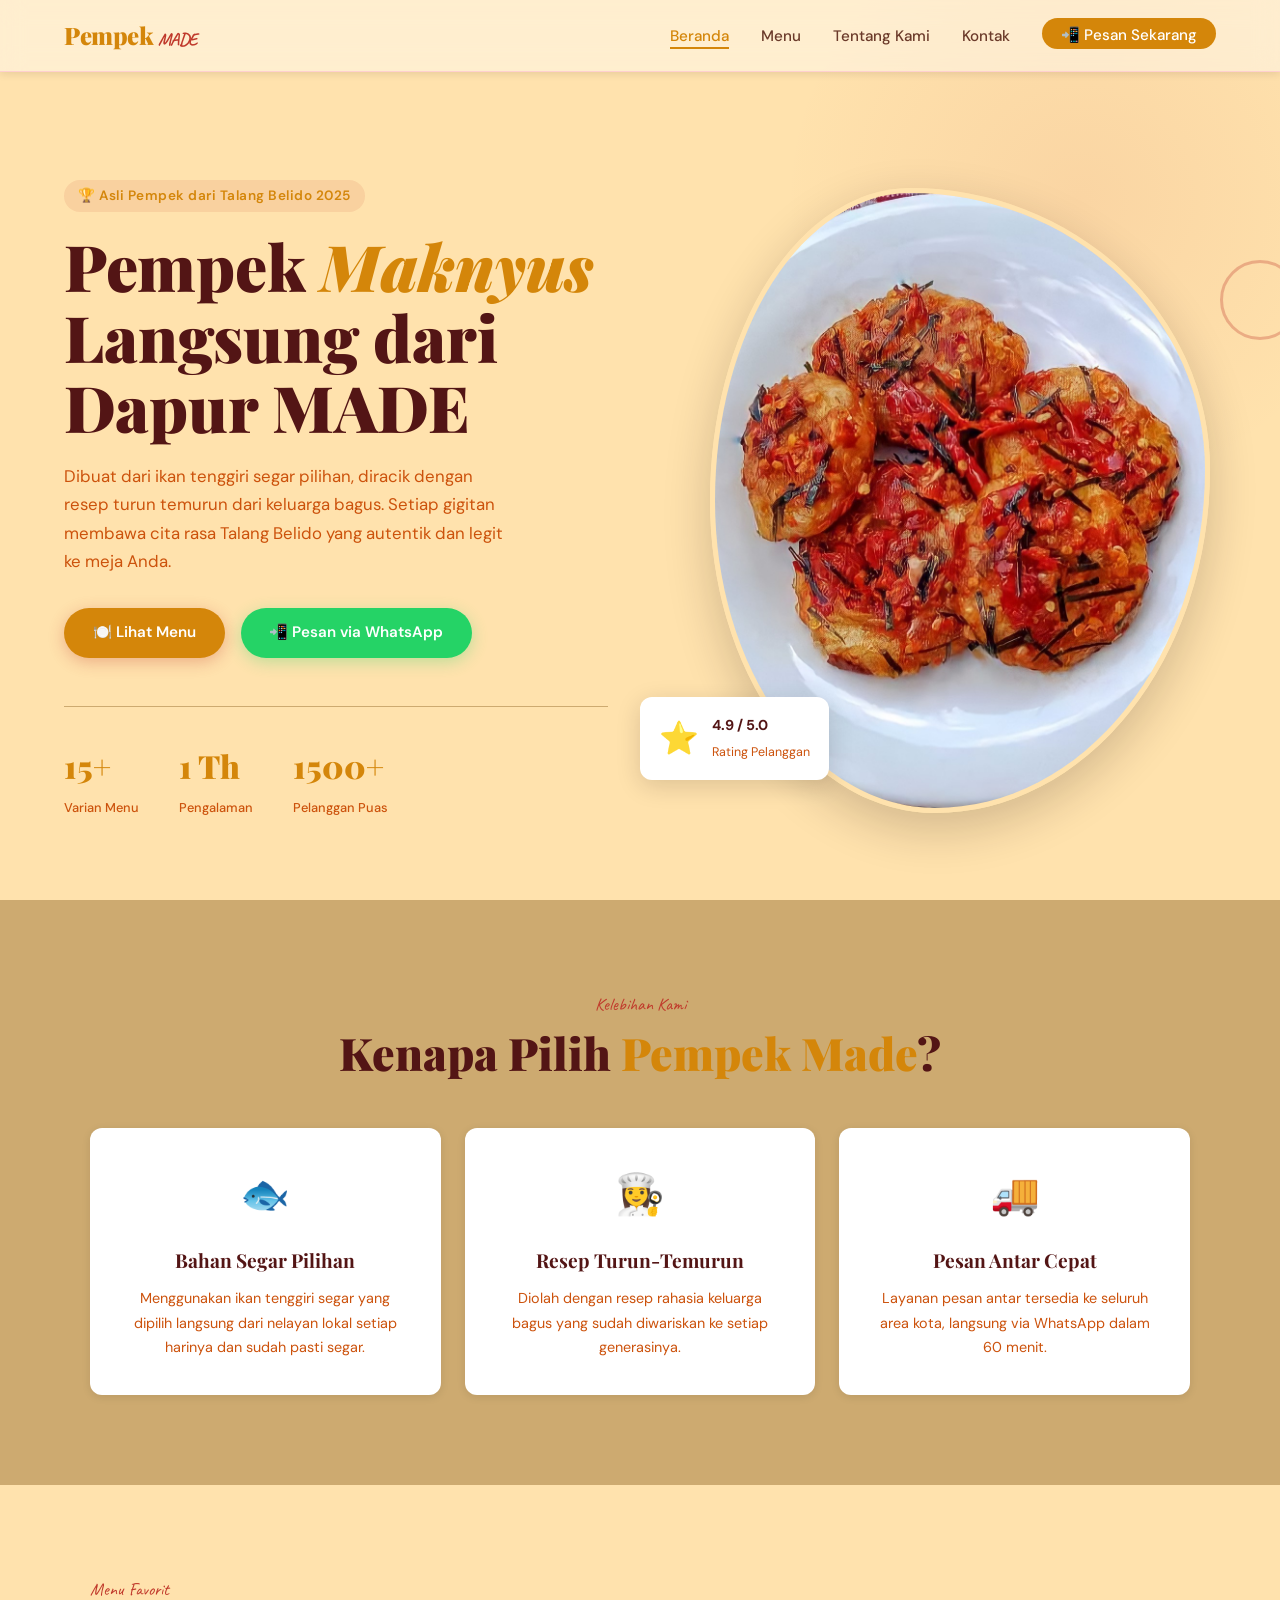
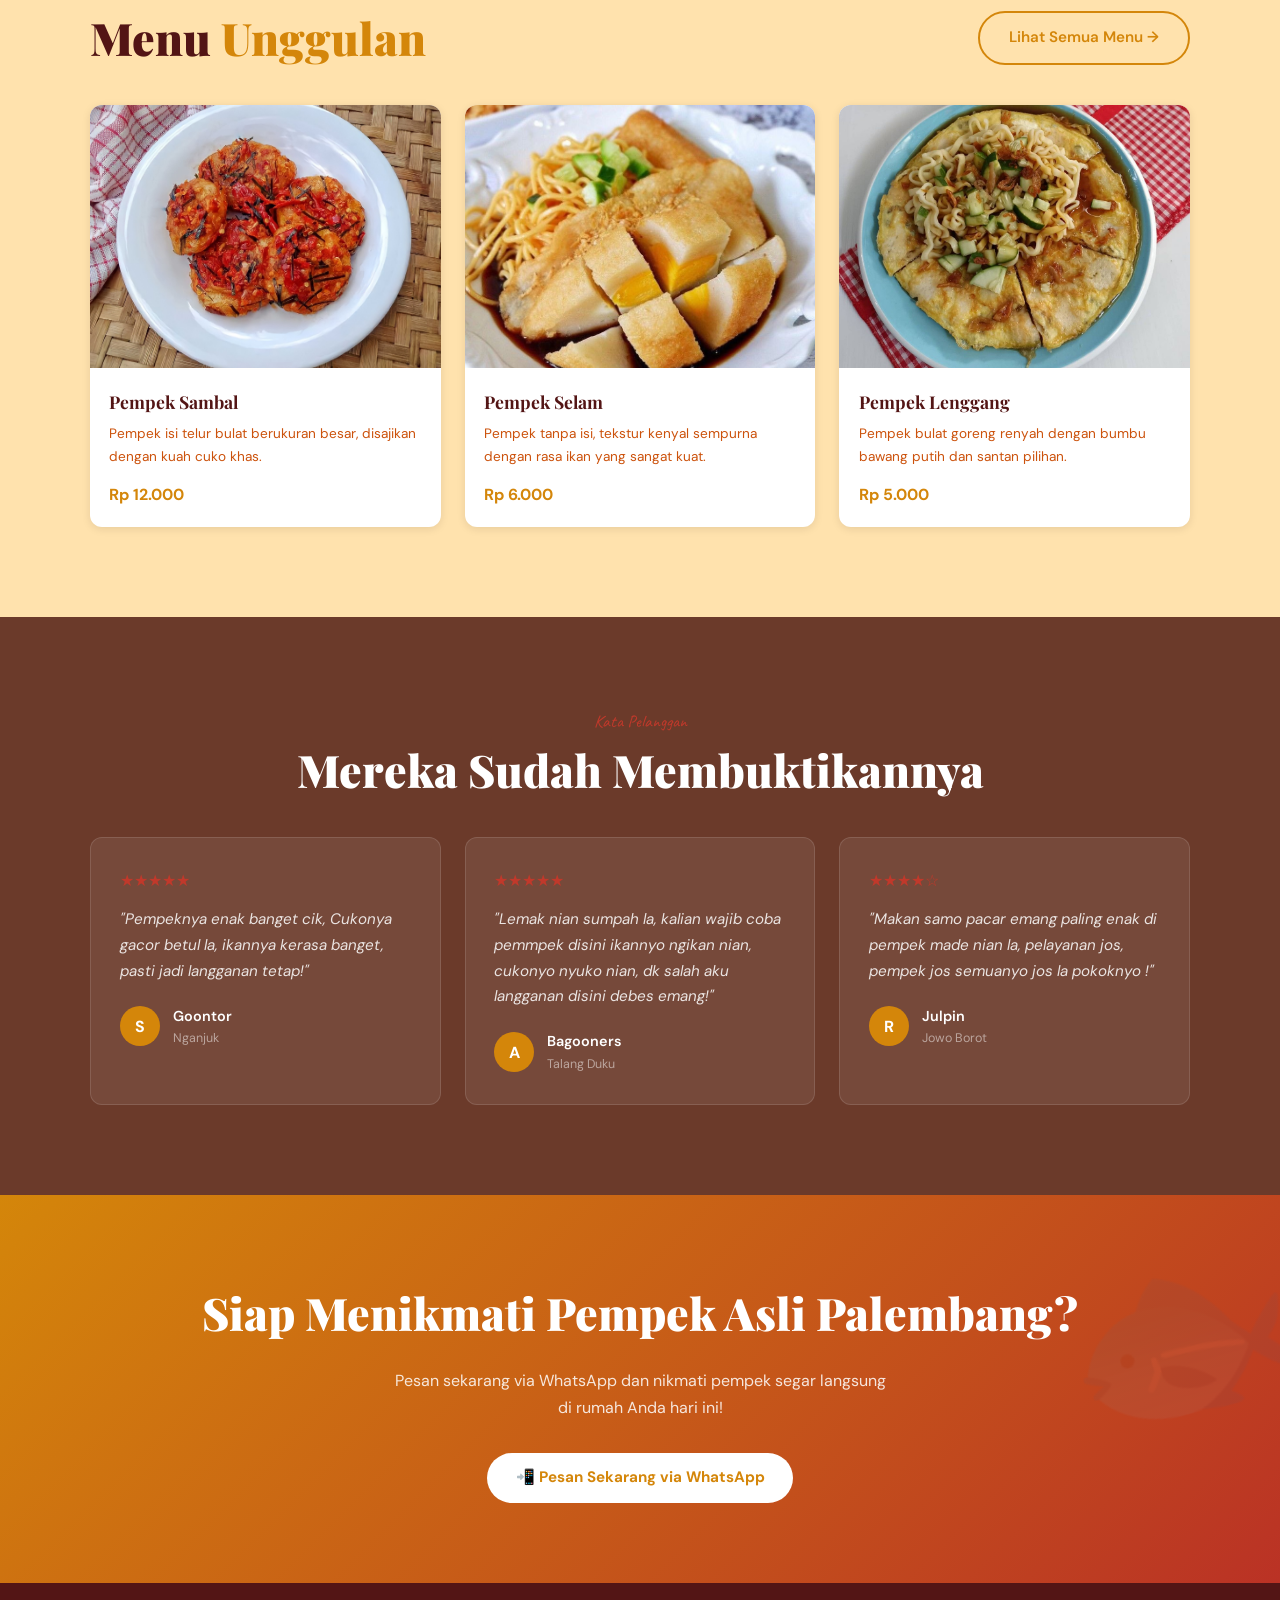
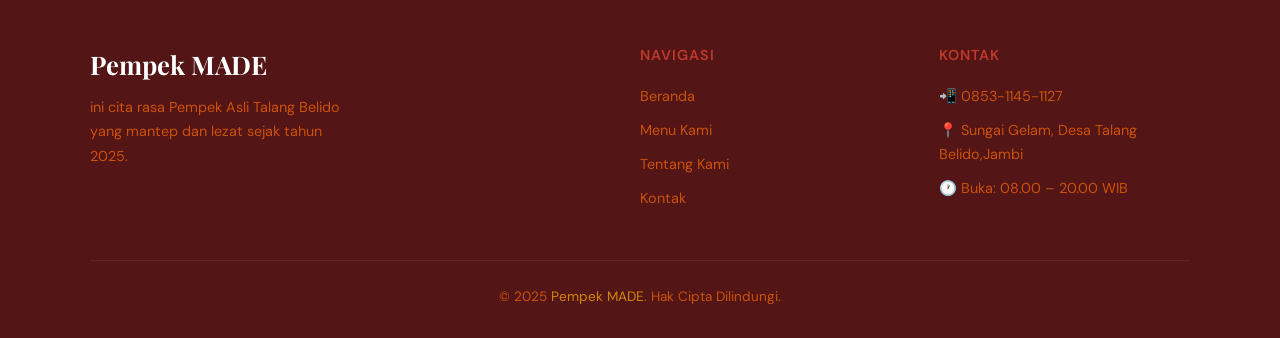
==== index.html @ 018a2f0d "Add files via upload" ====
<!DOCTYPE html>
<html lang="id">
<head>
  <meta charset="UTF-8" />
  <meta name="viewport" content="width=device-width, initial-scale=1.0" />
  <title>Pempek MADE — Cita Rasa Talang Belido Asli</title>
  <link rel="stylesheet" href="style.css" />

  <!-- =====================================================
       Tambahan CSS khusus halaman Home
       ===================================================== -->
  <style>
    /* --- HERO SECTION --- */
    .hero {
      min-height: 100vh;
      display: grid;
      grid-template-columns: 1fr 1fr;
      align-items: center;
      padding-top: 100px; /* tinggi navbar */
      background: var(--clr-cream);
      overflow: hidden;
      position: relative;
    }

    /* Lingkaran dekoratif latar belakang */
    .hero::before {
      content: '';
      position: absolute;
      width: 600px; height: 600px;
      background: radial-gradient(circle, rgba(192,57,43,.08) 0%, transparent 70%);
      top: -100px; right: -100px;
      border-radius: 50%;
      pointer-events: none;
    }

    /* Konten teks hero */
    .hero__content {
      padding: 5% 5% 5% 10%;
      animation: fadeUp .8s ease both;
    }

    .hero__tag {
      display: inline-block;
      background: rgba(192,57,43,.1);
      color: var(--clr-primary);
      font-size: .85rem;
      font-weight: 600;
      padding: .3rem .9rem;
      border-radius: 50px;
      margin-bottom: 1.2rem;
      letter-spacing: .5px;
    }

    .hero__title {
      font-family: var(--ff-heading);
      font-size: clamp(2.5rem, 5vw, 4rem);
      font-weight: 900;
      line-height: 1.1;
      color: var(--clr-dark);
      margin-bottom: 1.2rem;
    }
    .hero__title em {
      color: var(--clr-primary);
      font-style: italic;
    }

    .hero__desc {
      font-size: 1.05rem;
      color: var(--clr-muted);
      max-width: 440px;
      margin-bottom: 2rem;
    }

    .hero__actions { display: flex; gap: 1rem; flex-wrap: wrap; }

    /* Statistik singkat */
    .hero__stats {
      display: flex;
      gap: 2.5rem;
      margin-top: 3rem;
      padding-top: 2rem;
      border-top: 1px solid var(--clr-cream-dk);
    }
    .stat__num {
      font-family: var(--ff-heading);
      font-size: 2rem;
      font-weight: 900;
      color: var(--clr-primary);
      display: block;
    }
    .stat__label {
      font-size: .8rem;
      color: var(--clr-muted);
      font-weight: 500;
    }

    /* Gambar hero */
    .hero__image {
      position: relative;
      height: 100%;
      display: flex;
      align-items: center;
      justify-content: center;
      animation: fadeLeft .9s .2s ease both;
    }

    /* Frame foto utama */
    .hero__img-wrap {
      width: 90%;
      max-width: 500px;
      aspect-ratio: 4/5;
      border-radius: 40% 60% 55% 45% / 50% 45% 55% 50%;
      overflow: hidden;
      box-shadow: var(--shadow-lg);
      border: 5px solid var(--clr-cream);
    }
    .hero__img-wrap img {
      width: 100%; height: 100%;
      object-fit: cover;
    }

    /* Badge melayang */
    .hero__badge {
      position: absolute;
      bottom: 15%;
      left: 0;
      background: var(--clr-white);
      border-radius: var(--radius);
      padding: .9rem 1.2rem;
      box-shadow: var(--shadow-md);
      display: flex;
      align-items: center;
      gap: .8rem;
      animation: float 3s ease-in-out infinite;
    }
    .hero__badge-icon { font-size: 2rem; }
    .hero__badge strong {
      display: block;
      font-size: .9rem;
      color: var(--clr-dark);
    }
    .hero__badge span {
      font-size: .78rem;
      color: var(--clr-muted);
    }

    /* Dekorasi garis aksen */
    .hero__deco {
      position: absolute;
      top: 20%;
      right: -20px;
      width: 80px; height: 80px;
      border: 3px solid var(--clr-accent);
      border-radius: 50%;
      opacity: .3;
    }

    /* --- MENGAPA KAMI --- */
    .why {
      background: var(--clr-cream-dk);
    }
    .why__header { text-align: center; margin-bottom: 3rem; }

    .why__grid {
      display: grid;
      grid-template-columns: repeat(3, 1fr);
      gap: 1.5rem;
    }

    .why__card {
      background: var(--clr-white);
      border-radius: var(--radius);
      padding: 2rem;
      text-align: center;
      box-shadow: var(--shadow-sm);
      transition: transform var(--transition), box-shadow var(--transition);
      border-bottom: 3px solid transparent;
    }
    .why__card:hover {
      transform: translateY(-8px);
      box-shadow: var(--shadow-md);
      border-bottom-color: var(--clr-primary);
    }

    .why__card-icon {
      font-size: 2.5rem;
      margin-bottom: 1rem;
      display: block;
    }
    .why__card h3 {
      font-family: var(--ff-heading);
      font-size: 1.2rem;
      font-weight: 700;
      color: var(--clr-dark);
      margin-bottom: .6rem;
    }
    .why__card p { font-size: .9rem; color: var(--clr-muted); }

    /* --- MENU UNGGULAN (Preview) --- */
    .featured__header {
      display: flex;
      align-items: flex-end;
      justify-content: space-between;
      margin-bottom: 2.5rem;
      flex-wrap: wrap;
      gap: 1rem;
    }

    .featured__grid {
      display: grid;
      grid-template-columns: repeat(3, 1fr);
      gap: 1.5rem;
    }

    .menu-card {
      border-radius: var(--radius);
      overflow: hidden;
      background: var(--clr-white);
      box-shadow: var(--shadow-sm);
      transition: transform var(--transition), box-shadow var(--transition);
    }
    .menu-card:hover {
      transform: translateY(-6px);
      box-shadow: var(--shadow-md);
    }

    .menu-card__img {
      width: 100%;
      aspect-ratio: 4/3;
      object-fit: cover;
      display: block;
    }

    .menu-card__body { padding: 1.2rem; }
    .menu-card__name {
      font-family: var(--ff-heading);
      font-size: 1.1rem;
      font-weight: 700;
      color: var(--clr-dark);
      margin-bottom: .3rem;
    }
    .menu-card__desc {
      font-size: .85rem;
      color: var(--clr-muted);
      margin-bottom: .8rem;
    }
    .menu-card__price {
      font-weight: 700;
      color: var(--clr-primary);
      font-size: 1rem;
    }

    /* --- TESTIMONI --- */
    .testi { background: var(--clr-brown); color: var(--clr-white); }

    .testi__header { text-align: center; margin-bottom: 2.5rem; }
    .testi__header .section-title { color: var(--clr-white); }

    .testi__grid {
      display: grid;
      grid-template-columns: repeat(3, 1fr);
      gap: 1.5rem;
    }

    .testi__card {
      background: rgba(255,255,255,.08);
      border: 1px solid rgba(255,255,255,.12);
      border-radius: var(--radius);
      padding: 1.8rem;
      transition: background var(--transition);
    }
    .testi__card:hover { background: rgba(255,255,255,.14); }

    .testi__stars { color: var(--clr-accent); font-size: 1rem; margin-bottom: .8rem; }
    .testi__text {
      font-style: italic;
      font-size: .95rem;
      line-height: 1.7;
      margin-bottom: 1.2rem;
      color: rgba(255,255,255,.85);
    }
    .testi__author { display: flex; align-items: center; gap: .8rem; }
    .testi__avatar {
      width: 40px; height: 40px;
      border-radius: 50%;
      background: var(--clr-primary);
      display: flex; align-items: center; justify-content: center;
      font-weight: 700;
      color: var(--clr-white);
    }
    .testi__name { font-weight: 600; font-size: .9rem; }
    .testi__loc { font-size: .78rem; color: rgba(255,255,255,.5); }

    /* --- CTA BANNER --- */
    .cta-banner {
      background: linear-gradient(135deg, var(--clr-primary) 0%, var(--clr-primary-dk) 100%);
      padding: 80px 0;
      text-align: center;
      color: var(--clr-white);
      position: relative;
      overflow: hidden;
    }
    .cta-banner::before {
      content: '🐟';
      position: absolute;
      font-size: 12rem;
      opacity: .06;
      top: -20px; right: -20px;
      transform: rotate(-15deg);
      pointer-events: none;
    }
    .cta-banner h2 {
      font-family: var(--ff-heading);
      font-size: clamp(1.8rem, 3.5vw, 2.8rem);
      font-weight: 900;
      margin-bottom: 1rem;
    }
    .cta-banner p {
      font-size: 1rem;
      opacity: .85;
      max-width: 500px;
      margin: 0 auto 2rem;
    }
    .btn-white {
      background: var(--clr-white);
      color: var(--clr-primary);
      font-weight: 700;
    }
    .btn-white:hover {
      background: var(--clr-cream);
      transform: translateY(-3px);
      box-shadow: 0 8px 24px rgba(0,0,0,.2);
    }

    /* --- ANIMASI --- */
    @keyframes fadeUp {
      from { opacity: 0; transform: translateY(30px); }
      to   { opacity: 1; transform: translateY(0); }
    }
    @keyframes fadeLeft {
      from { opacity: 0; transform: translateX(40px); }
      to   { opacity: 1; transform: translateX(0); }
    }
    @keyframes float {
      0%, 100% { transform: translateY(0); }
      50%       { transform: translateY(-10px); }
    }

    /* --- Responsive Mobile --- */
    @media (max-width: 768px) {
      .hero {
        grid-template-columns: 1fr;
        text-align: center;
        padding-top: 100px;
      }
      .hero__content { padding: 2rem 5%; }
      .hero__desc { margin: 0 auto 2rem; }
      .hero__actions { justify-content: center; }
      .hero__stats { justify-content: center; }
      .hero__image { display: none; } /* sembunyikan gambar di mobile */
      .why__grid,
      .featured__grid,
      .testi__grid { grid-template-columns: 1fr; }
    }
  </style>
</head>
<body>

  <!-- =====================================================
       NAVBAR — navigasi global
       ===================================================== -->
  <nav class="navbar">
    <a href="index.html" class="navbar__logo">
      Pempek <span>MADE</span>
    </a>

    <!-- Hamburger untuk mobile -->
    <button class="navbar__toggle" id="navToggle" aria-label="Buka menu">
      <span></span><span></span><span></span>
    </button>

    <ul class="navbar__links" id="navLinks">
      <li><a href="index.html" class="active">Beranda</a></li>
      <li><a href="menu.html">Menu</a></li>
      <li><a href="about.html">Tentang Kami</a></li>
      <li><a href="contact.html">Kontak</a></li>
      <!-- Tombol pesan langsung via WhatsApp -->
      <li>
        <a href="https://wa.me/6285311451127?text=Halo%20Mak%20Cik,%20saya%20mau%20pesan%20pempek!"
           target="_blank" class="navbar__cta">📲 Pesan Sekarang</a>
      </li>
    </ul>
  </nav>


  <!-- =====================================================
       HERO — bagian utama halaman home
       ===================================================== -->
  <section class="hero">
    <!-- Konten teks kiri -->
    <div class="hero__content">
      <span class="hero__tag">🏆 Asli Pempek dari Talang Belido 2025</span>

      <h1 class="hero__title">
        Pempek <em>Maknyus</em><br>Langsung dari<br>Dapur MADE
      </h1>

      <p class="hero__desc">
        Dibuat dari ikan tenggiri segar pilihan, diracik dengan resep turun temurun dari keluarga bagus.
        Setiap gigitan membawa cita rasa Talang Belido yang autentik dan legit ke meja Anda.
      </p>

      <div class="hero__actions">
        <a href="menu.html" class="btn btn-primary">🍽️ Lihat Menu</a>
        <a href="https://wa.me/6285311451127?text=Halo%20MADE,%20aku%20mau%20pesan%20pempeknyaa!"
           target="_blank" class="btn btn-wa">📲 Pesan via WhatsApp</a>
      </div>

      <!-- Statistik singkat -->
      <div class="hero__stats">
        <div>
          <span class="stat__num">15+</span>
          <span class="stat__label">Varian Menu</span>
        </div>
        <div>
          <span class="stat__num">1 Th</span>
          <span class="stat__label">Pengalaman</span>
        </div>
        <div>
          <span class="stat__num">1500+</span>
          <span class="stat__label">Pelanggan Puas</span>
        </div>
      </div>
    </div>

    <!-- Gambar kanan -->
    <div class="hero__image">
      <div class="hero__deco"></div>

      <!-- Foto utama menggunakan placeholder -->
      <div class="hero__img-wrap">
        <img src="gambar.jpg/Pmpk_Smbl.jpg"
             alt="Pempek MADE - Pempek Talang Beldio Asli" />
      </div>

      <!-- Badge melayang -->
      <div class="hero__badge">
        <div class="hero__badge-icon">⭐</div>
        <div>
          <strong>4.9 / 5.0</strong>
          <span>Rating Pelanggan</span>
        </div>
      </div>
    </div>
  </section>


  <!-- =====================================================
       MENGAPA KAMI — keunggulan bisnis
       ===================================================== -->
  <section class="section why">
    <div class="container">
      <div class="why__header">
        <span class="section-label">Kelebihan Kami</span>
        <h2 class="section-title">Kenapa Pilih <span>Pempek Made</span>?</h2>
      </div>

      <div class="why__grid">
        <!-- Kartu 1 -->
        <div class="why__card">
          <span class="why__card-icon">🐟</span>
          <h3>Bahan Segar Pilihan</h3>
          <p>Menggunakan ikan tenggiri segar yang dipilih langsung dari nelayan lokal setiap harinya dan sudah pasti segar.</p>
        </div>
        <!-- Kartu 2 -->
        <div class="why__card">
          <span class="why__card-icon">👩‍🍳</span>
          <h3>Resep Turun-Temurun</h3>
          <p>Diolah dengan resep rahasia keluarga bagus yang sudah diwariskan ke setiap generasinya.</p>
        </div>
        <!-- Kartu 3 -->
        <div class="why__card">
          <span class="why__card-icon">🚚</span>
          <h3>Pesan Antar Cepat</h3>
          <p>Layanan pesan antar tersedia ke seluruh area kota, langsung via WhatsApp dalam 60 menit.</p>
        </div>
      </div>
    </div>
  </section>


  <!-- =====================================================
       MENU UNGGULAN — preview 3 menu favorit
       ===================================================== -->
  <section class="section">
    <div class="container">
      <div class="featured__header">
        <div>
          <span class="section-label">Menu Favorit</span>
          <h2 class="section-title">Menu <span>Unggulan</span></h2>
        </div>
        <a href="menu.html" class="btn btn-outline">Lihat Semua Menu →</a>
      </div>

      <div class="featured__grid">
        <!-- Kartu Menu 1 -->
        <div class="menu-card">
          <img class="menu-card__img"
               src="gambar.jpg/Pmpk_Smbl.jpg"
               alt="Pempek Sambal" />
          <div class="menu-card__body">
            <h3 class="menu-card__name">Pempek Sambal</h3>
            <p class="menu-card__desc">Pempek isi telur bulat berukuran besar, disajikan dengan kuah cuko khas.</p>
            <span class="menu-card__price">Rp 12.000</span>
          </div>
        </div>

        <!-- Kartu Menu 2 -->
        <div class="menu-card">
          <img class="menu-card__img"
               src="gambar.jpg/pempek-selam.jpg"
               alt="Pempek Lenjer" />
          <div class="menu-card__body">
            <h3 class="menu-card__name">Pempek Selam</h3>
            <p class="menu-card__desc">Pempek tanpa isi, tekstur kenyal sempurna dengan rasa ikan yang sangat kuat.</p>
            <span class="menu-card__price">Rp 6.000</span>
          </div>
        </div>

        <!-- Kartu Menu 3 -->
        <div class="menu-card">
          <img class="menu-card__img"
               src="gambar.jpg/lenggang.jpg"
               alt="Pempek Lenggang" />
          <div class="menu-card__body">
            <h3 class="menu-card__name">Pempek Lenggang</h3>
            <p class="menu-card__desc">Pempek bulat goreng renyah dengan bumbu bawang putih dan santan pilihan.</p>
            <span class="menu-card__price">Rp 5.000</span>
          </div>
        </div>
      </div>
    </div>
  </section>


  <!-- =====================================================
       TESTIMONI — ulasan pelanggan
       ===================================================== -->
  <section class="section testi">
    <div class="container">
      <div class="testi__header">
        <span class="section-label">Kata Pelanggan</span>
        <h2 class="section-title">Mereka Sudah Membuktikannya</h2>
      </div>

      <div class="testi__grid">
        <!-- Testimoni 1 -->
        <div class="testi__card">
          <div class="testi__stars">★★★★★</div>
          <p class="testi__text">"Pempeknya enak banget cik, Cukonya gacor betul la, ikannya kerasa banget, pasti jadi langganan tetap!"</p>
          <div class="testi__author">
            <div class="testi__avatar">S</div>
            <div>
              <div class="testi__name">Goontor</div>
              <div class="testi__loc">Nganjuk</div>
            </div>
          </div>
        </div>

        <!-- Testimoni 2 -->
        <div class="testi__card">
          <div class="testi__stars">★★★★★</div>
          <p class="testi__text">"Lemak nian sumpah la, kalian wajib coba pemmpek disini ikannyo ngikan nian, cukonyo nyuko nian, dk salah aku langganan disini debes emang!"</p>
          <div class="testi__author">
            <div class="testi__avatar">A</div>
            <div>
              <div class="testi__name">Bagooners</div>
              <div class="testi__loc">Talang Duku</div>
            </div>
          </div>
        </div>

        <!-- Testimoni 3 -->
        <div class="testi__card">
          <div class="testi__stars">★★★★☆</div>
          <p class="testi__text">"Makan samo pacar emang paling enak di pempek made nian la, pelayanan jos, pempek jos semuanyo jos la pokoknyo !"</p>
          <div class="testi__author">
            <div class="testi__avatar">R</div>
            <div>
              <div class="testi__name">Julpin</div>
              <div class="testi__loc">Jowo Borot</div>
            </div>
          </div>
        </div>
      </div>
    </div>
  </section>


  <!-- =====================================================
       CTA BANNER — ajakan pesan
       ===================================================== -->
  <section class="cta-banner">
    <div class="container">
      <h2>Siap Menikmati Pempek Asli Palembang?</h2>
      <p>Pesan sekarang via WhatsApp dan nikmati pempek segar langsung di rumah Anda hari ini!</p>
      <a href="https://wa.me/6285311451127?text=Halo%20Mak%20Cik,%20saya%20mau%20pesan%20pempek!"
         target="_blank" class="btn btn-white">📲 Pesan Sekarang via WhatsApp</a>
    </div>
  </section>


  <!-- =====================================================
       FOOTER — bagian bawah halaman
       ===================================================== -->
  <footer class="footer">
    <div class="container">
      <div class="footer__grid">
        <!-- Brand -->
        <div class="footer__brand">
          <h3>Pempek MADE</h3>
          <p>ini cita rasa Pempek Asli Talang Belido yang mantep dan lezat sejak tahun 2025.</p>
        </div>
        <!-- Navigasi -->
        <div class="footer__col">
          <h4>Navigasi</h4>
          <a href="index.html">Beranda</a>
          <a href="menu.html">Menu Kami</a>
          <a href="about.html">Tentang Kami</a>
          <a href="contact.html">Kontak</a>
        </div>
        <!-- Kontak -->
        <div class="footer__col">
          <h4>Kontak</h4>
          <a href="https://wa.me/6285311451127" target="_blank">📲 0853-1145-1127</a>
          <a href="#">📍 Sungai Gelam, Desa Talang Belido,Jambi</a>
          <a href="#">🕐 Buka: 08.00 – 20.00 WIB</a>
        </div>
      </div>
      <div class="footer__bottom">
        <p>© 2025 <span>Pempek MADE</span>. Hak Cipta Dilindungi.</p>
      </div>
    </div>
  </footer>


  <!-- =====================================================
       SCRIPT — toggle navbar mobile
       ===================================================== -->
  <script>
    const toggle = document.getElementById('navToggle');
    const links  = document.getElementById('navLinks');
    toggle.addEventListener('click', () => links.classList.toggle('open'));
  </script>

</body>
</html>
---- style.css ----
/* ============================================================
   style.css — Pempek Mak Cik | Global Stylesheet
   Tema: Warm Earthy-Luxe (Merah Bata, Coklat, Krem)
   ============================================================ */

/* --- Google Fonts Import --- */
@import url('https://fonts.googleapis.com/css2?family=Playfair+Display:ital,wght@0,400;0,700;0,900;1,400&family=DM+Sans:wght@300;400;500;600&family=Caveat:wght@600&display=swap');

/* --- CSS Variables / Design Tokens --- */
:root {
  --clr-primary:    #D4860A;   /* merah bata */
  --clr-primary-dk: #ba3225;   /* merah tua */
  --clr-accent:     #C0392B;   /* kuning tembaga */
  --clr-brown:      #6B3A2A;   /* coklat */
  --clr-cream:      #ffe2ad;   /* krem terang */
  --clr-cream-dk:   #cdaa70;   /* krem gelap */
  --clr-dark:        #531515;   /* hitam coklat */
  --clr-text:       #3D1F17;   /* teks gelap */
  --clr-muted:      #cc520c;   /* teks muted */
  --clr-white:      #ffffff;

  --ff-heading: 'Playfair Display', serif;
  --ff-body:    'DM Sans', sans-serif;
  --ff-accent:  'Caveat', cursive;

  --shadow-sm: 0 2px 8px rgba(28,15,10,.10);
  --shadow-md: 0 6px 24px rgba(28,15,10,.15);
  --shadow-lg: 0 16px 48px rgba(28,15,10,.20);
  --radius:    12px;
  --transition: .3s cubic-bezier(.4,0,.2,1);
}

/* --- Reset & Base --- */
*, *::before, *::after { box-sizing: border-box; margin: 0; padding: 0; }

html { scroll-behavior: smooth; font-size: 16px; }

body {
  font-family: var(--ff-body);
  color: var(--clr-text);
  background: var(--clr-cream);
  line-height: 1.7;
  -webkit-font-smoothing: antialiased;
}

img { max-width: 100%; display: block; }
a  { text-decoration: none; color: inherit; }
ul { list-style: none; }

/* ============================================================
   NAVBAR
   ============================================================ */
.navbar {
  position: fixed;
  top: 0; left: 0; right: 0;
  z-index: 1000;
  display: flex;
  align-items: center;
  justify-content: space-between;
  padding: 0 5%;
  height: 72px; 
  background: rgba(255, 255, 255, 0.421);
  backdrop-filter: blur(12px);
  border-bottom: 1px solid rgb(255, 208, 208);
  box-shadow: var(--shadow-sm);
  transition: var(--transition);
}

/* Logo teks */
.navbar__logo {
  font-family: var(--ff-heading);
  font-size: 1.5rem;
  font-weight: 900;
  color: var(--clr-primary);
  letter-spacing: -.5px;
}
.navbar__logo span {
  font-family: var(--ff-accent);
  color: var(--clr-accent);
  font-size: 1.1rem;
}

/* Tautan navigasi */
.navbar__links {
  display: flex;
  gap: 2rem;
  align-items: center;
}

.navbar__links a {
  font-weight: 500;
  font-size: .95rem;
  color: var(--clr-brown);
  position: relative;
  padding-bottom: 3px;
  transition: color var(--transition);
}

/* Garis bawah animasi saat hover */
.navbar__links a::after {
  content: '';
  position: absolute;
  left: 0; bottom: 0;
  width: 0; height: 2px;
  background: var(--clr-primary);
  transition: width var(--transition);
}
.navbar__links a:hover,
.navbar__links a.active { color: var(--clr-primary); }
.navbar__links a:hover::after,
.navbar__links a.active::after { width: 100%; }

/* Tombol CTA di navbar */
.navbar__cta {
  background: var(--clr-primary);
  color: var(--clr-white) !important;
  padding: .45rem 1.2rem;
  border-radius: 50px;
  font-weight: 600;
  transition: background var(--transition), transform var(--transition), box-shadow var(--transition) !important;
}
.navbar__cta::after { display: none !important; }
.navbar__cta:hover {
  background: var(--clr-primary-dk) !important;
  transform: translateY(-2px);
  box-shadow: 0 6px 20px rgba(192,57,43,.35) !important;
}

/* Hamburger (mobile) */
.navbar__toggle {
  display: none;
  flex-direction: column;
  gap: 5px;
  cursor: pointer;
  background: none;
  border: none;
  padding: 4px;
}
.navbar__toggle span {
  display: block;
  width: 24px; height: 2.5px;
  background: var(--clr-brown);
  border-radius: 4px;
  transition: var(--transition);
}

/* ============================================================
   UTILITIES
   ============================================================ */
.container {
  width: 90%;
  max-width: 1100px;
  margin: 0 auto;
}

.section { padding: 90px 0; }

.section-label {
  font-family: var(--ff-accent);
  font-size: 1.1rem;
  color: var(--clr-accent);
  display: block;
  margin-bottom: .4rem;
}

.section-title {
  font-family: var(--ff-heading);
  font-size: clamp(2rem, 4vw, 2.8rem);
  font-weight: 900;
  line-height: 1.2;
  color: var(--clr-dark);
}

.section-title span { color: var(--clr-primary); }

/* --- Tombol Utama --- */
.btn {
  display: inline-flex;
  align-items: center;
  gap: .5rem;
  padding: .75rem 1.8rem;
  border-radius: 50px;
  font-family: var(--ff-body);
  font-weight: 600;
  font-size: .95rem;
  cursor: pointer;
  border: none;
  transition: transform var(--transition), box-shadow var(--transition), background var(--transition);
}

.btn-primary {
  background: var(--clr-primary);
  color: var(--clr-white);
  box-shadow: 0 4px 16px rgba(192,57,43,.3);
}
.btn-primary:hover {
  background: var(--clr-primary-dk);
  transform: translateY(-3px);
  box-shadow: 0 8px 28px rgba(192,57,43,.4);
}

.btn-outline {
  background: transparent;
  color: var(--clr-primary);
  border: 2px solid var(--clr-primary);
}
.btn-outline:hover {
  background: var(--clr-primary);
  color: var(--clr-white);
  transform: translateY(-3px);
  box-shadow: 0 6px 20px rgba(192,57,43,.3);
}

.btn-wa {
  background: #25D366;
  color: var(--clr-white);
  box-shadow: 0 4px 16px rgba(37,211,102,.3);
}
.btn-wa:hover {
  background: #1ebe5d;
  transform: translateY(-3px);
  box-shadow: 0 8px 28px rgba(37,211,102,.4);
}

/* ============================================================
   FOOTER (Dipakai di semua halaman)
   ============================================================ */
.footer {
  background: var(--clr-dark);
  color: var(--clr-cream-dk);
  padding: 60px 0 30px;
}

.footer__grid {
  display: grid;
  grid-template-columns: 2fr 1fr 1fr;
  gap: 3rem;
  padding-bottom: 40px;
  border-bottom: 1px solid rgba(255,255,255,.08);
}

.footer__brand h3 {
  font-family: var(--ff-heading);
  font-size: 1.6rem;
  color: var(--clr-white);
  margin-bottom: .5rem;
}
.footer__brand p {
  font-size: .9rem;
  line-height: 1.7;
  color: var(--clr-muted);
  max-width: 260px;
}

.footer__col h4 {
  font-weight: 600;
  color: var(--clr-accent);
  margin-bottom: 1rem;
  font-size: .9rem;
  text-transform: uppercase;
  letter-spacing: 1px;
}
.footer__col a {
  display: block;
  font-size: .9rem;
  color: var(--clr-muted);
  margin-bottom: .6rem;
  transition: color var(--transition);
}
.footer__col a:hover { color: var(--clr-white); }

.footer__bottom {
  text-align: center;
  padding-top: 24px;
  font-size: .85rem;
  color: var(--clr-muted);
}
.footer__bottom span { color: var(--clr-primary); }

/* ============================================================
   RESPONSIVE — Mobile
   ============================================================ */
@media (max-width: 768px) {
  /* Navbar mobile */
  .navbar__toggle { display: flex; }

  .navbar__links {
    display: none;
    position: fixed;
    top: 72px; left: 0; right: 0;
    background: var(--clr-cream);
    flex-direction: column;
    gap: 0;
    border-bottom: 2px solid var(--clr-primary);
    box-shadow: var(--shadow-md);
  }
  .navbar__links.open { display: flex; }
  .navbar__links a {
    padding: 1rem 5%;
    border-bottom: 1px solid var(--clr-cream-dk);
    width: 100%;
  }
  .navbar__cta { border-radius: 0; }

  /* Footer mobile */
  .footer__grid { grid-template-columns: 1fr; gap: 2rem; }
}
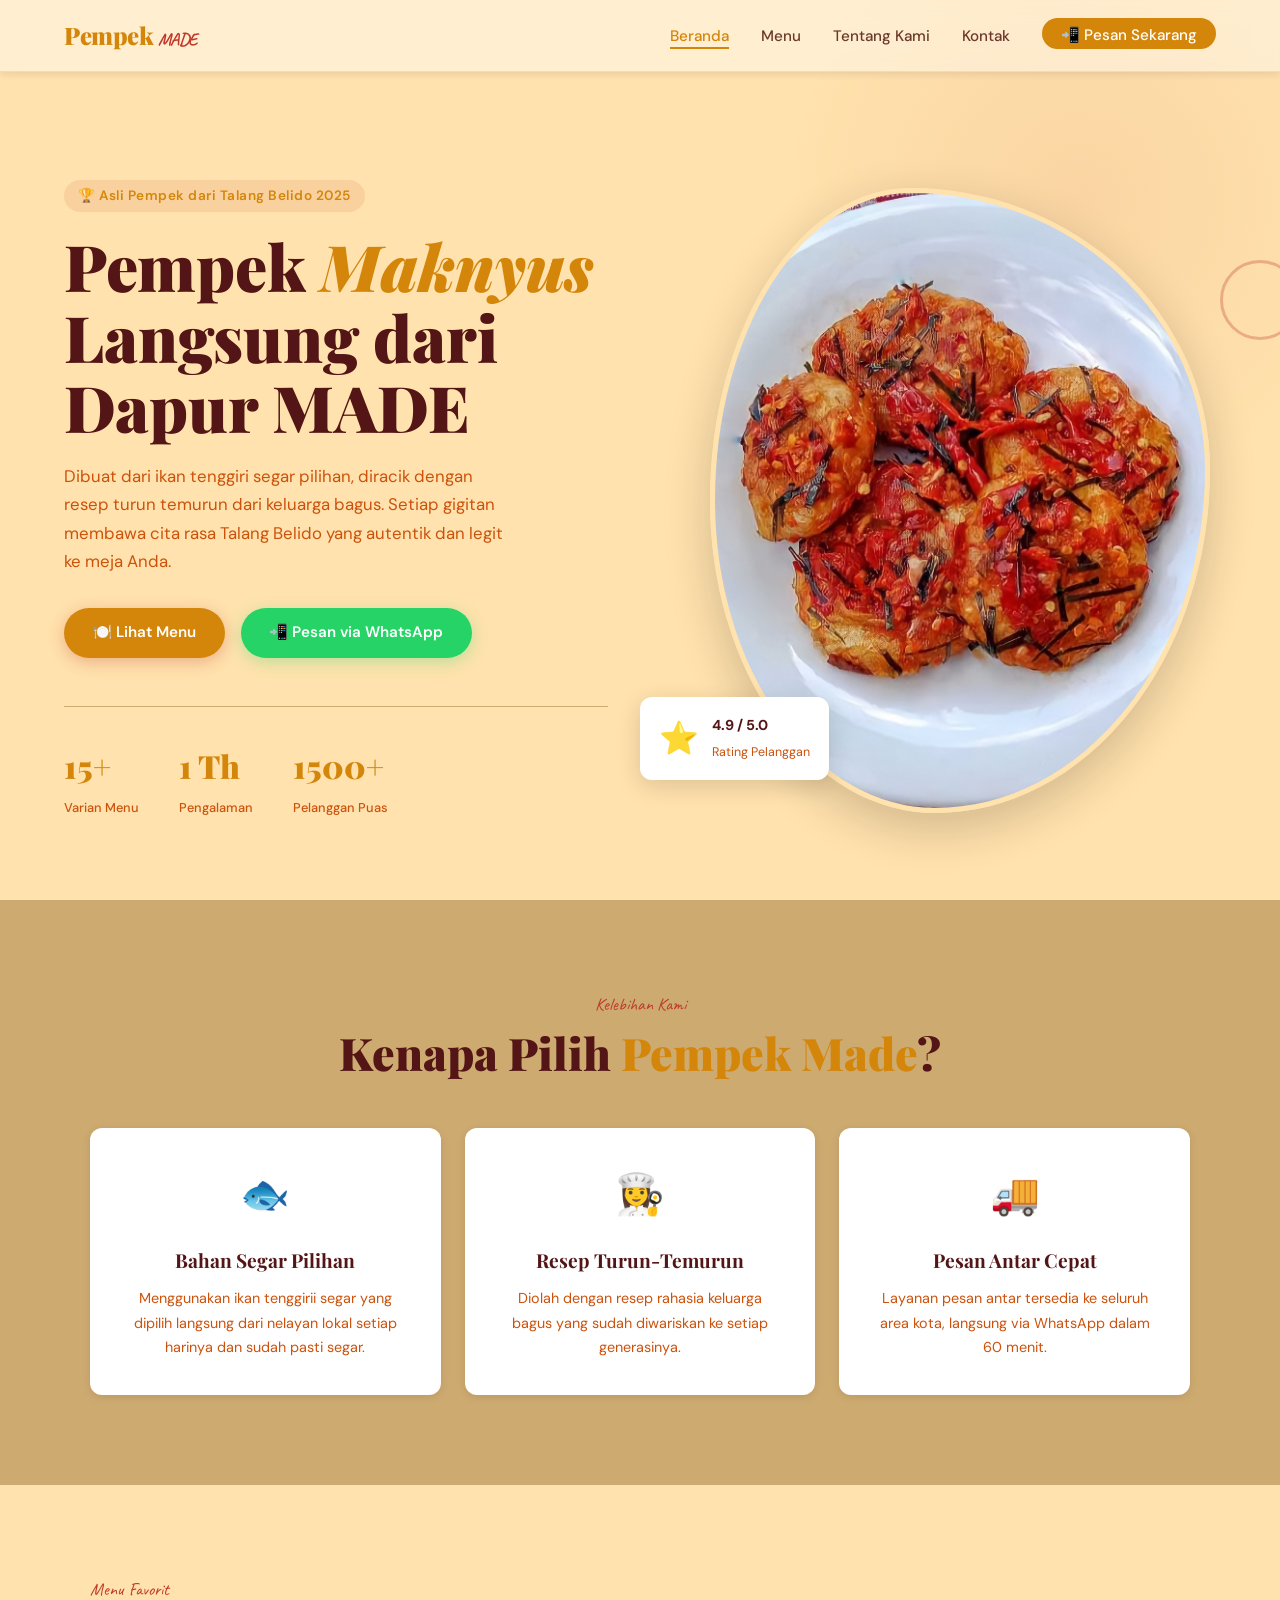
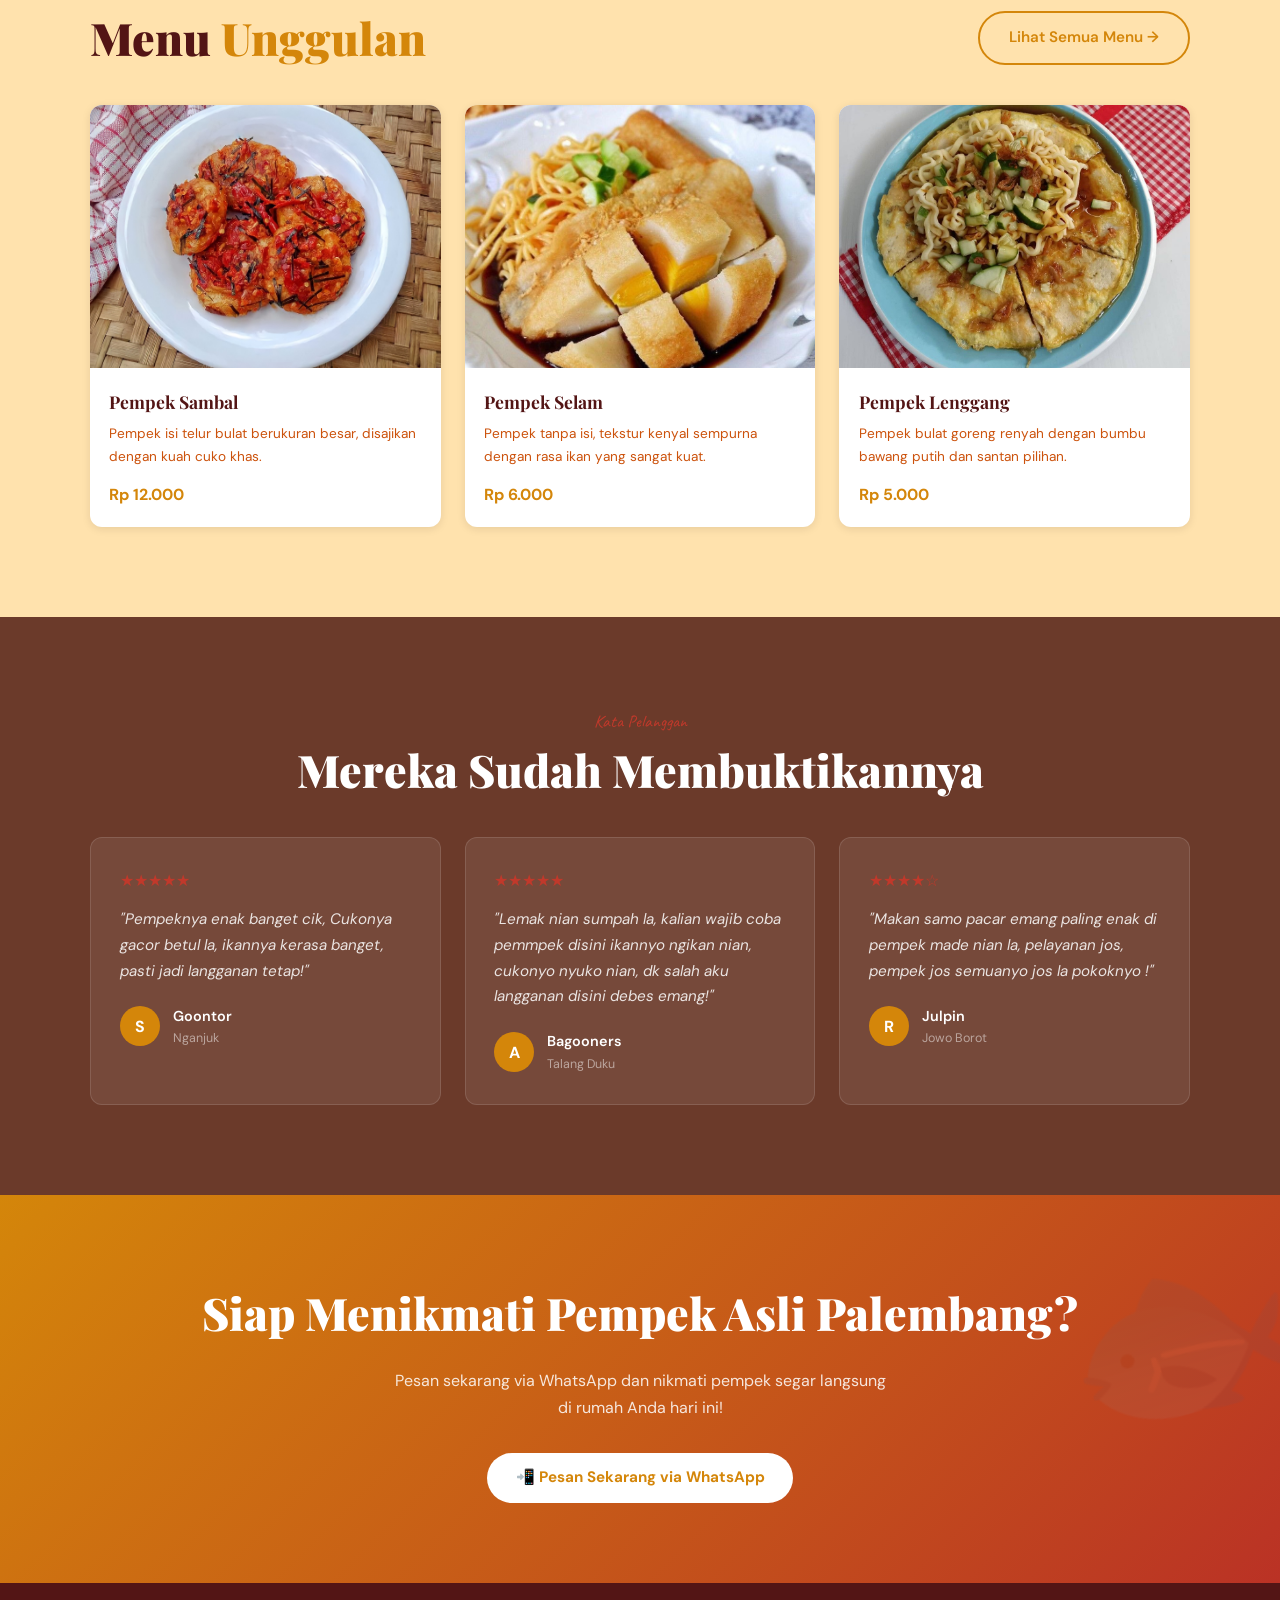
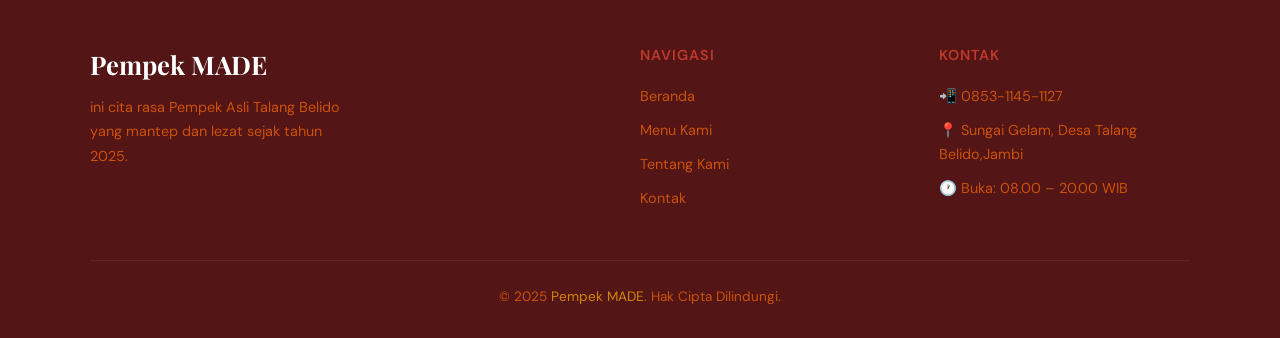
==== commit 88f654c7: "tambah i" ====
--- a/index.html
+++ b/index.html
@@ -470,7 +470,7 @@
         <div class="why__card">
           <span class="why__card-icon">🐟</span>
           <h3>Bahan Segar Pilihan</h3>
-          <p>Menggunakan ikan tenggiri segar yang dipilih langsung dari nelayan lokal setiap harinya dan sudah pasti segar.</p>
+          <p>Menggunakan ikan tenggirii segar yang dipilih langsung dari nelayan lokal setiap harinya dan sudah pasti segar.</p>
         </div>
         <!-- Kartu 2 -->
         <div class="why__card">
